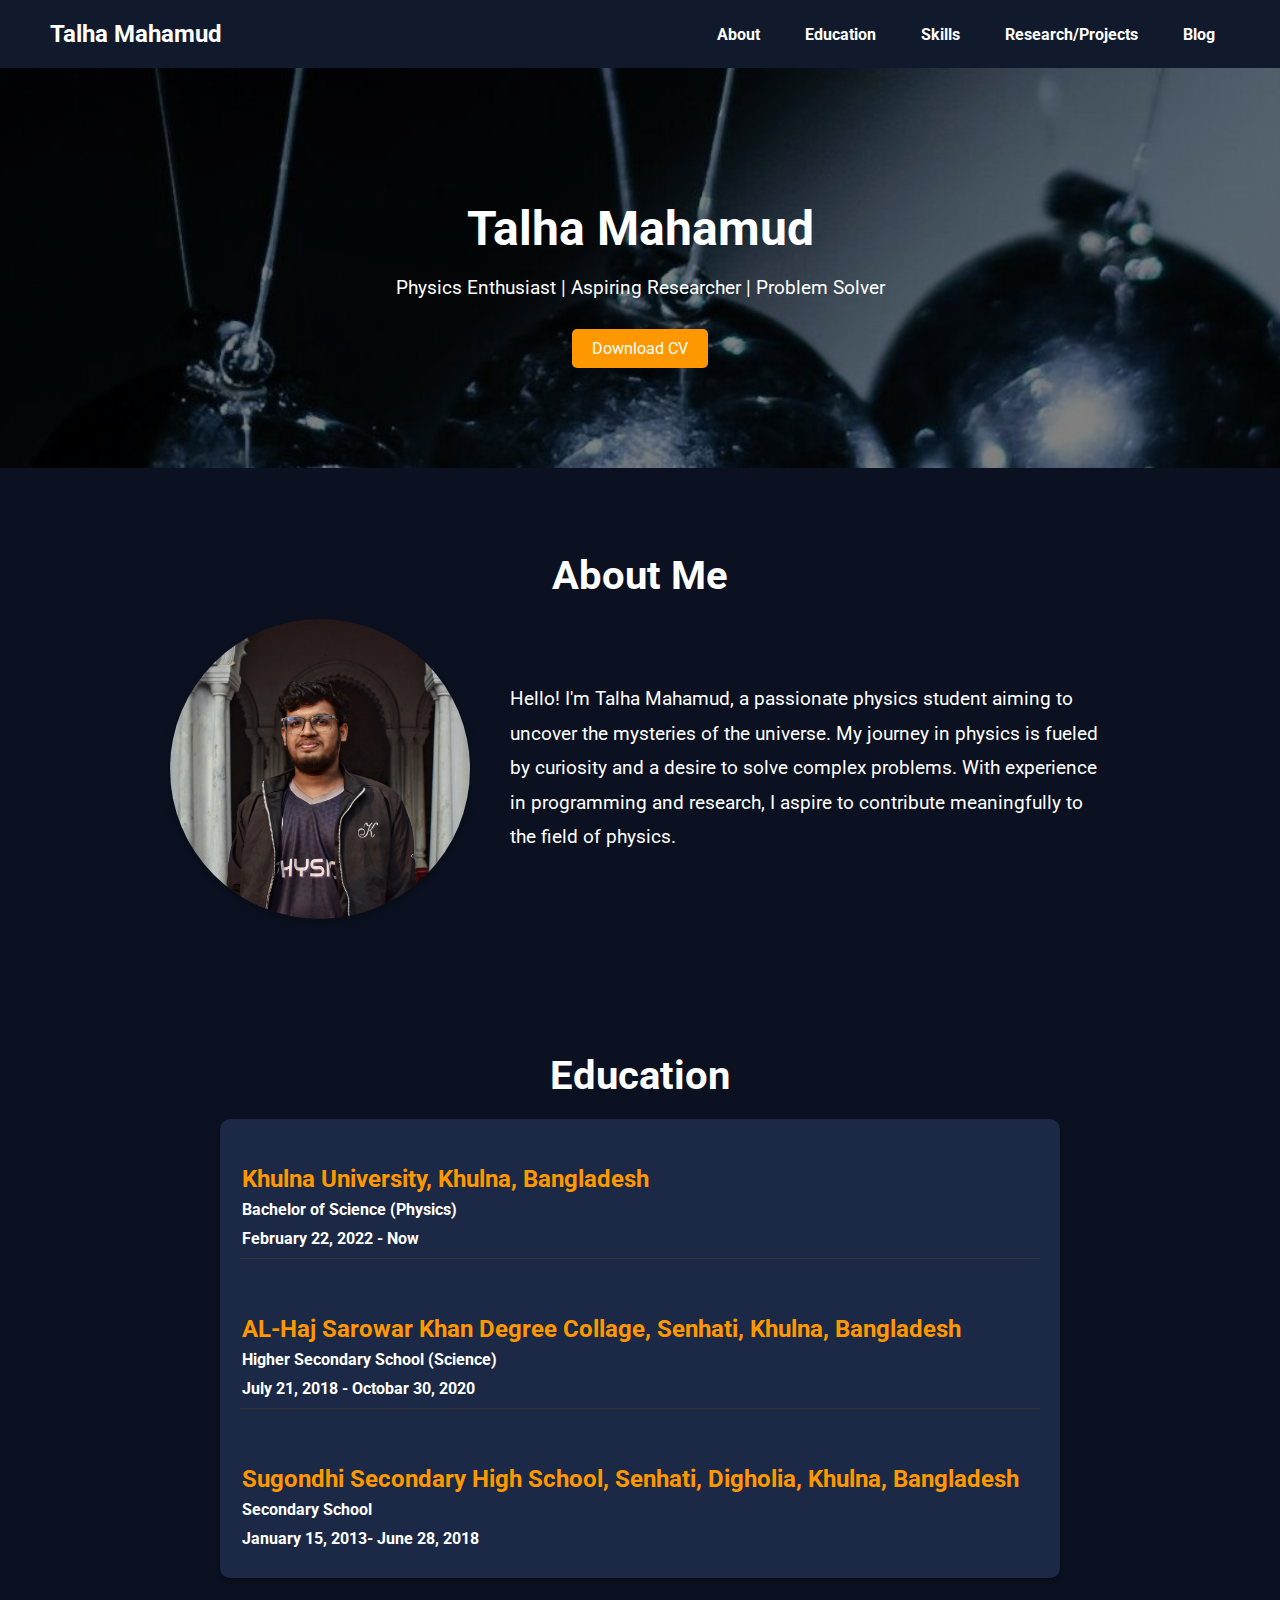
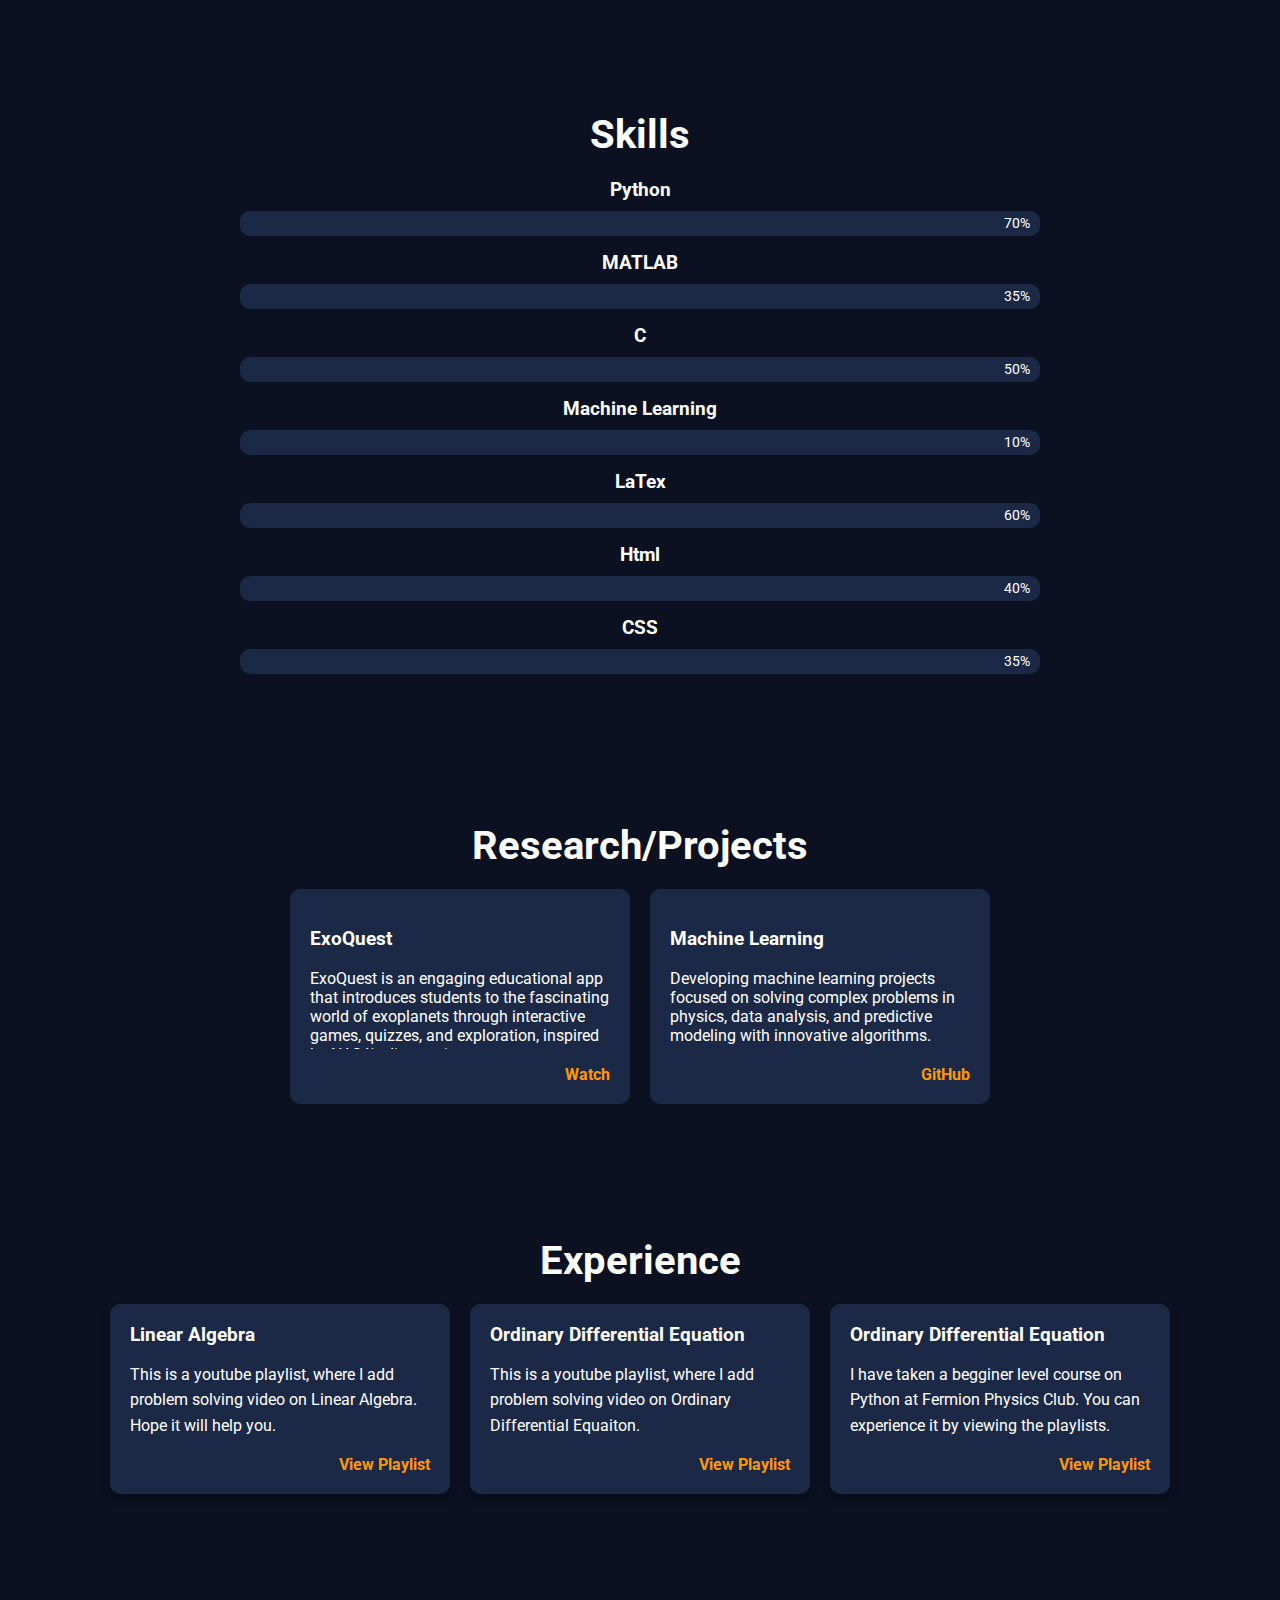
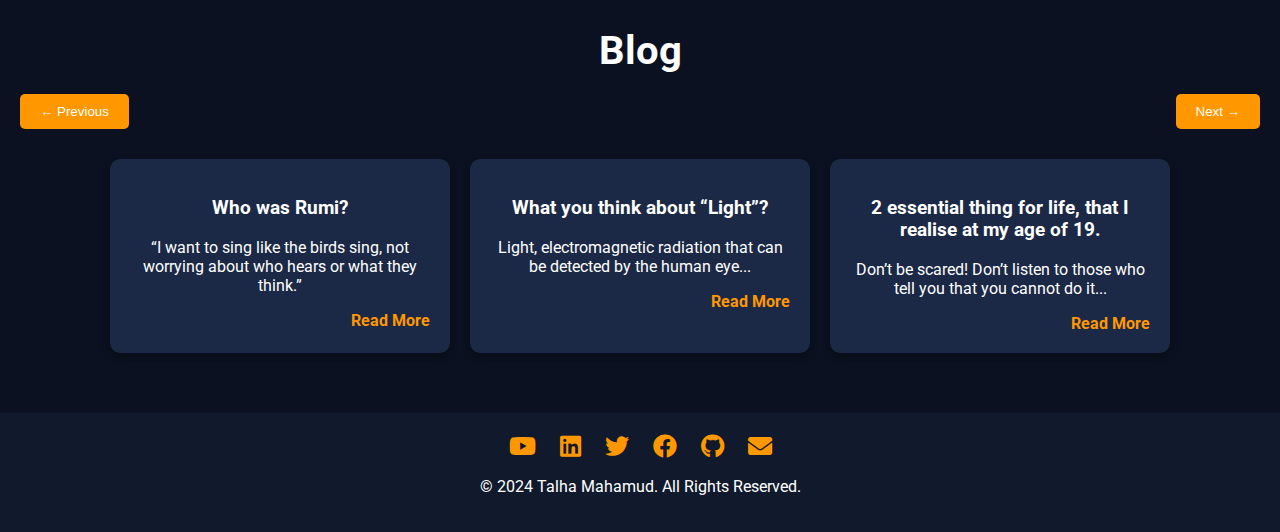
==== index.html @ 648013ea "pdf update" ====
<!DOCTYPE html>
<html lang="en">

<head>
    <meta charset="UTF-8">
    <meta name="viewport" content="width=device-width, initial-scale=1.0">
    <title>Talha Mahamud - Physics Portfolio</title>
    <link href="https://fonts.googleapis.com/css2?family=Roboto:wght@400;700&display=swap" rel="stylesheet">
    <link rel="stylesheet" href="https://cdnjs.cloudflare.com/ajax/libs/font-awesome/5.15.4/css/all.min.css">
   <link rel="stylesheet" href="styles.css">
</head>

<body>
    <header>
        <h1>Talha Mahamud</h1>
        <i class="fas fa-bars menu-toggle"></i>
        <nav class="menu">
            <a href="#about">About</a>
            <a href="#education">Education</a>
            <a href="#skills">Skills</a>
            <a href="#projects">Research/Projects</a>
            <!-- <a href="#research">Research</a> -->
            <a href="#blog">Blog</a>
        </nav>
    </header>

    <section class="hero">
        <h1>Talha Mahamud</h1>
        <p>Physics Enthusiast | Aspiring Researcher | Problem Solver</p>
        <a href="/Talha_Mahamud_s_CV.pdf" download="Talha_Mahamud_s_CV.pdf">Download CV</a>
        <!-- <a href="#contact">Contact Me</a> -->
    </section>

    <section id="about" class="section">
        <h2>About Me</h2>
        <div class="about-container">
            <img src="my-image.jpeg" alt="Profile Picture">
            <div class="about-text">
                <p>Hello! I'm Talha Mahamud, a passionate physics student aiming to uncover the mysteries of the
                    universe. My journey in physics is fueled by curiosity and a desire to solve complex problems. With
                    experience in programming and research, I aspire to contribute meaningfully to the field of physics.
                </p>
            </div>
        </div>
    </section>

    <section id="education" class="section">
        <h2>Education</h2>
        <div class="education-timeline">
            <div class="education-item">
                <h3>Khulna University, Khulna, Bangladesh</h3>
                <p><strong>Bachelor of Science (Physics) </strong></p>
                <p><strong>February 22, 2022 - Now </strong></p>
            </div>
            <div class="education-item">
                <h3>AL-Haj Sarowar Khan Degree Collage, Senhati, Khulna, Bangladesh</h3>
                <p><strong>Higher Secondary School (Science) </strong></p>
                <p><strong>July 21, 2018 - Octobar 30, 2020 </strong></p>
            </div>
            <div class="education-item">
                <h3>Sugondhi Secondary High School, Senhati, Digholia, Khulna, Bangladesh</h3>
                <p><strong>Secondary School </strong></p>
                <p><strong>January 15, 2013- June 28, 2018 </strong></p>
            </div>
        </div>
    </section>

    <section id="skills" class="section">
        <h2>Skills</h2>
        <div class="skills">
            <div class="skill-bar">
                <h3>Python</h3>
                <div class="skill-bar-container" style="--fill-percent: 70%;">
                    <div class="skill-bar-fill"></div>
                    <span class="skill-percentage">70%</span>
                </div>
            </div>
            <div class="skill-bar">
                <h3>MATLAB</h3>
                <div class="skill-bar-container" style="--fill-percent: 35%;">
                    <div class="skill-bar-fill"></div>
                    <span class="skill-percentage">35%</span>
                </div>
            </div>
            <div class="skill-bar">
                <h3>C</h3>
                <div class="skill-bar-container" style="--fill-percent: 50%;">
                    <div class="skill-bar-fill"></div>
                    <span class="skill-percentage">50%</span>
                </div>
            </div>
            <div class="skill-bar">
                <h3>Machine Learning</h3>
                <div class="skill-bar-container" style="--fill-percent: 10%;">
                    <div class="skill-bar-fill"></div>
                    <span class="skill-percentage">10%</span>
                </div>
            </div>
            <div class="skill-bar">
                <h3>LaTex</h3>
                <div class="skill-bar-container" style="--fill-percent: 60%;">
                    <div class="skill-bar-fill"></div>
                    <span class="skill-percentage">60%</span>
                </div>
            </div>
            <div class="skill-bar">
                <h3>Html</h3>
                <div class="skill-bar-container" style="--fill-percent: 40%;">
                    <div class="skill-bar-fill"></div>
                    <span class="skill-percentage">40%</span>
                </div>
            </div>
            <div class="skill-bar">
                <h3>CSS</h3>
                <div class="skill-bar-container" style="--fill-percent: 35%;">
                    <div class="skill-bar-fill"></div>
                    <span class="skill-percentage">35%</span>
                </div>
            </div>
        </div>
    </section>

    <section id="projects" class="section">
        <h2>Research/Projects</h2>
        <div class="projects-container">
            <div class="card">
                <h3>ExoQuest</h3>
                <p>ExoQuest is an engaging educational app that introduces students to the fascinating world of exoplanets through interactive games, quizzes, and exploration, inspired by NASA's discoveries.</p>
                <a href="https://youtu.be/KstHalciXNw" class="read-more">Watch</a>
            </div>
            <div class="card">
                <h3>Machine Learning</h3>
                <p>Developing machine learning projects focused on solving complex problems in physics, data analysis, and predictive modeling with innovative algorithms.</p>
                <a href="https://github.com/talhamahamud/ML-Model" class="read-more">GitHub</a>
            </div>
        </div>
    </section>

    <!-- <section id="research" class="section">
        <h2>Research</h2>
        <div class="research">
            <div class="card">
                <h3>Research 1</h3>
                <p>A comprehensive explanation of the research focus and its implications.</p>
                <a href="#" class="read-more">Read More</a>
            </div>
            <div class="card">
                <h3>Research 2</h3>
                <p>A synopsis of significant findings and their relevance to the field of physics.</p>
                <a href="#" class="read-more">Read More</a>
            </div>
        </div>
    </section> -->

    <section id="experience" class="section">
        <h2>Experience</h2>
        <div class="experience-container">
            <div class="experience-card">
                <h3>Linear Algebra</h3>
                <p>This is a youtube playlist, where I add problem solving video on Linear Algebra. Hope it will help you.</p>
                <a href="https://www.youtube.com/playlist?list=PLBITHx-077SlkaqsyAdaxGPBSjSGH4E_O" target="_blank" class="read-more">View Playlist</a>
            </div>
            <div class="experience-card">
                <h3>Ordinary Differential Equation</h3>
                <p>This is a youtube playlist, where I add problem solving video on Ordinary Differential Equaiton.</p>
                <a href="https://www.youtube.com/playlist?list=PLBITHx-077SmoOaNao5djszTz5uf6-5kW" target="_blank" class="read-more">View Playlist</a>
            </div>
            <div class="experience-card">
                <h3>Ordinary Differential Equation</h3>
                <p>I have taken a begginer level course on Python at Fermion Physics Club. You can experience it by viewing the playlists.
                </p>
                <a href="https://www.youtube.com/playlist?list=PLQwh6OKe4ernIpNKXUuEl3kE0QBG17zu6" target="_blank" class="read-more">View Playlist</a>
            </div>
        </div>
    </section>

    <section id="blog" class="section">
        <h2>Blog</h2>
        <div class="blog-navigation">
            <button class="blog-nav-button" id="prev">← Previous</button>
            <button class="blog-nav-button" id="next">Next →</button>
        </div>
        <div class="blog-container">
            <div class="blog-card">
                <h3>Who was Rumi?</h3>
                <p>“I want to sing like the birds sing, not worrying about who hears or what they think.”</p>
                <a href="https://medium.com/@iamtalhamahamud/who-was-rumi-4cdf8fffe031" class="read-more">Read More</a>
            </div>
            <div class="blog-card">
                <h3>What you think about “Light”?</h3>
                <p>Light, electromagnetic radiation that can be detected by the human eye...</p>
                <a href="#" class="read-more">Read More</a>
            </div>
            <div class="blog-card">
                <h3>2 essential thing for life, that I realise at my age of 19.</h3>
                <p>Don’t be scared! Don’t listen to those who tell you that you cannot do it...</p>
                <a href="#" class="read-more">Read More</a>
            </div>
        </div>
    </section>

    <footer>
        <div class="icons">
            <a href="https://www.linkedin.com/in/talha-mahamud" target="_blank"><i class="fab fa-youtube"></i></a>
            <a href="https://www.linkedin.com/in/talha-mahamud" target="_blank"><i class="fab fa-linkedin"></i></a>
            <a href="https://www.linkedin.com/in/talha-mahamud" target="_blank"><i class="fab fa-twitter"></i></a>
            <a href="https://www.linkedin.com/in/talha-mahamud" target="_blank"><i class="fab fa-facebook"></i></a>
            <a href="https://github.com/talhamahamud" target="_blank"><i class="fab fa-github"></i></a>
            <a href="mailto:iamtalhamahamud@gmail.com"><i class="fas fa-envelope"></i></a>
        </div>
        <p>&copy; 2024 Talha Mahamud. All Rights Reserved.</p>
    </footer>

    <script>
        const prevButton = document.getElementById('prev');
        const nextButton = document.getElementById('next');
        const blogContainer = document.querySelector('.blog-container');

        prevButton.addEventListener('click', () => {
            blogContainer.scrollBy({ left: -300, behavior: 'smooth' });
        });

        nextButton.addEventListener('click', () => {
            blogContainer.scrollBy({ left: 300, behavior: 'smooth' });
        });
    </script>
</body>

</html>
---- styles.css ----
body {
    margin: 0;
    font-family: 'Roboto', sans-serif;
    background-color: #0b1121;
    color: #ffffff;
    overflow-x: hidden;
}

header {
    display: flex;
    justify-content: space-between;
    align-items: center;
    padding: 20px 50px;
    background-color: #111a2c;
    position: relative;
}

header h1 {
    margin: 0;
    font-size: 1.5rem;
}

nav {
    display: flex;
    gap: 15px;
}

nav a {
    color: #ffffff;
    text-decoration: none;
    margin: 0 15px;
    font-weight: bold;
    transition: color 0.3s ease;
}

nav a:hover {
    color: #ff9800;
}

.menu-toggle {
    display: none;
    font-size: 1.5rem;
    color: #ffffff;
    cursor: pointer;
}

.menu {
    display: flex;
}

@media (max-width: 768px) {
    nav {
        display: none;
        flex-direction: column;
        background-color: #111a2c;
        position: absolute;
        top: 100%;
        right: 0;
        width: 100%;
        padding: 10px 0;
        border-top: 1px solid #333;
    }

    nav a {
        margin: 10px;
    }

    nav.active {
        display: flex;
    }

    .menu-toggle {
        display: block;
    }

    .menu {
        flex-direction: column;
        align-items: flex-end;
    }
}

.hero {
    text-align: center;
    padding: 100px 20px;
    background: url('main-image.jpg') no-repeat center center/cover;
    position: relative;
}

.hero::before {
    content: '';
    position: absolute;
    top: 0;
    left: 0;
    width: 100%;
    height: 100%;
    background: rgba(0, 0, 0, 0.5);
    z-index: 1;
}

.hero h1,
.hero p,
.hero a {
    position: relative;
    z-index: 2;
}

.hero h1 {
    font-size: 3rem;
    margin-bottom: 10px;
}

.hero p {
    font-size: 1.2rem;
    margin-bottom: 30px;
}

.hero a {
    display: inline-block;
    padding: 10px 20px;
    margin: 0 10px;
    background-color: #ff9800;
    color: #ffffff;
    text-decoration: none;
    border-radius: 5px;
}

.section {
    padding: 50px 20px;
    text-align: center;
}

.section h2 {
    font-size: 2.5rem;
    margin-bottom: 20px;
}

.about-container {
    display: flex;
    flex-wrap: wrap;
    justify-content: center;
    align-items: center;
    gap: 40px;
}

.about-container img {
    max-width: 300px;
    border-radius: 50%;
    box-shadow: 0 4px 8px rgba(0, 0, 0, 0.3);
}

.about-text {
    max-width: 600px;
    text-align: left;
}

.about-text p {
    font-size: 1.2rem;
    line-height: 1.8;
}

.skills {
    max-width: 800px;
    margin: 0 auto;
}

.skill-bar {
    margin: 15px 0;
}

.skill-bar h3 {
    margin: 0 0 10px;
    font-size: 1.2rem;
}

.skill-bar-container {
    background-color: #1c2946;
    border-radius: 10px;
    overflow: hidden;
    position: relative;
}

.skill-bar-fill {
    background-color: #ff9800;
    height: 25px;
    width: 0;
    border-radius: 10px;
    animation: fillBar 2s ease-out forwards;
}

.skill-percentage {
    position: absolute;
    top: 0;
    right: 10px;
    font-size: 0.9rem;
    color: #ffffff;
    line-height: 25px;
}

@keyframes fillBar {
    0% {
        width: 0;
    }

    100% {
        width: var(--fill-percent);
    }
}

.experiences-container {
    display: flex;
    justify-content: center;
    padding: 20px;
}

.playlist-frame {
    width: 100%;
    max-width: 800px;
    height: 450px;
    border: none;
    border-radius: 10px;
    box-shadow: 0 4px 8px rgba(0, 0, 0, 0.3);
}

@media (max-width: 768px) {
    .playlist-frame {
        height: 300px;
    }
}


.projects-container,
.research {
    display: flex;
    flex-wrap: wrap;
    justify-content: center;
    gap: 20px;
}

.card {
    background-color: #1c2946;
    padding: 20px;
    border-radius: 10px;
    width: 300px;
    text-align: left;
    position: relative;
}

.card p {
    height: 80px;
    overflow: hidden;
}

.read-more {
    display: block;
    margin-top: 10px;
    color: #ff9800;
    text-decoration: none;
    font-weight: bold;
    text-align: right;
}

.blog-container {
    display: flex;
    gap: 20px;
    overflow-x: scroll;
    padding: 10px;
    justify-content: center;
}

.blog-card {
    background-color: #1c2946;
    padding: 20px;
    border-radius: 10px;
    width: 300px;
    box-shadow: 0 4px 8px rgba(0, 0, 0, 0.3);
    flex-shrink: 0;
}

.blog-navigation {
    display: flex;
    justify-content: space-between;
    margin: 20px 0;
}

.blog-nav-button {
    background-color: #ff9800;
    border: none;
    color: white;
    padding: 10px 20px;
    cursor: pointer;
    border-radius: 5px;
}

footer {
    background-color: #111a2c;
    padding: 20px 50px;
    text-align: center;
    color: #ffffff;
}

footer .icons a {
    margin: 0 10px;
    color: #ff9800;
    text-decoration: none;
    font-size: 1.5rem;
}

footer .icons a:hover {
    color: #ffffff;
}

@media (max-width: 768px) {
    .hero h1 {
        font-size: 2rem;
    }

    .hero p {
        font-size: 1rem;
    }

    .projects-container,
    .research {
        flex-direction: column;
    }

    .card {
        width: 100%;
    }
}

.experience-container {
    display: flex;
    flex-wrap: wrap;
    justify-content: center;
    gap: 20px;
}

.experience-card {
    background-color: #1c2946;
    padding: 20px;
    border-radius: 10px;
    width: 300px;
    text-align: left;
    box-shadow: 0 4px 8px rgba(0, 0, 0, 0.3);
}

.experience-card h3 {
    margin: 0 0 10px;
}

.experience-card p {
    font-size: 1rem;
    line-height: 1.6;
}


.education-timeline {
    display: flex;
    flex-direction: column;
    gap: 30px;
    padding: 20px;
    text-align: left;
    background-color: #1c2946;
    border-radius: 10px;
    margin: 0 auto;
    max-width: 800px;
    box-shadow: 0 4px 8px rgba(0, 0, 0, 0.3);
}

.education-item {
    padding: 2px;
    border-bottom: 1px solid #333;
    /* text-align: center; */
}

.education-item:last-child {
    border-bottom: none;
}

.education-item h3 {
    margin-bottom: 1px;
    color: #ff9800;
    font-size: 1.5rem;
}

.education-item p {
    margin: 5px 0;
    font-size: 1rem;
    line-height: 1.5;
}



/* Responsive Design */
@media (max-width: 768px) {
    .education-timeline {
        padding: 10px;
    }

    .education-item h3 {
        font-size: 1.3rem;
    }

    .education-item p {
        font-size: 0.9rem;
    }
}
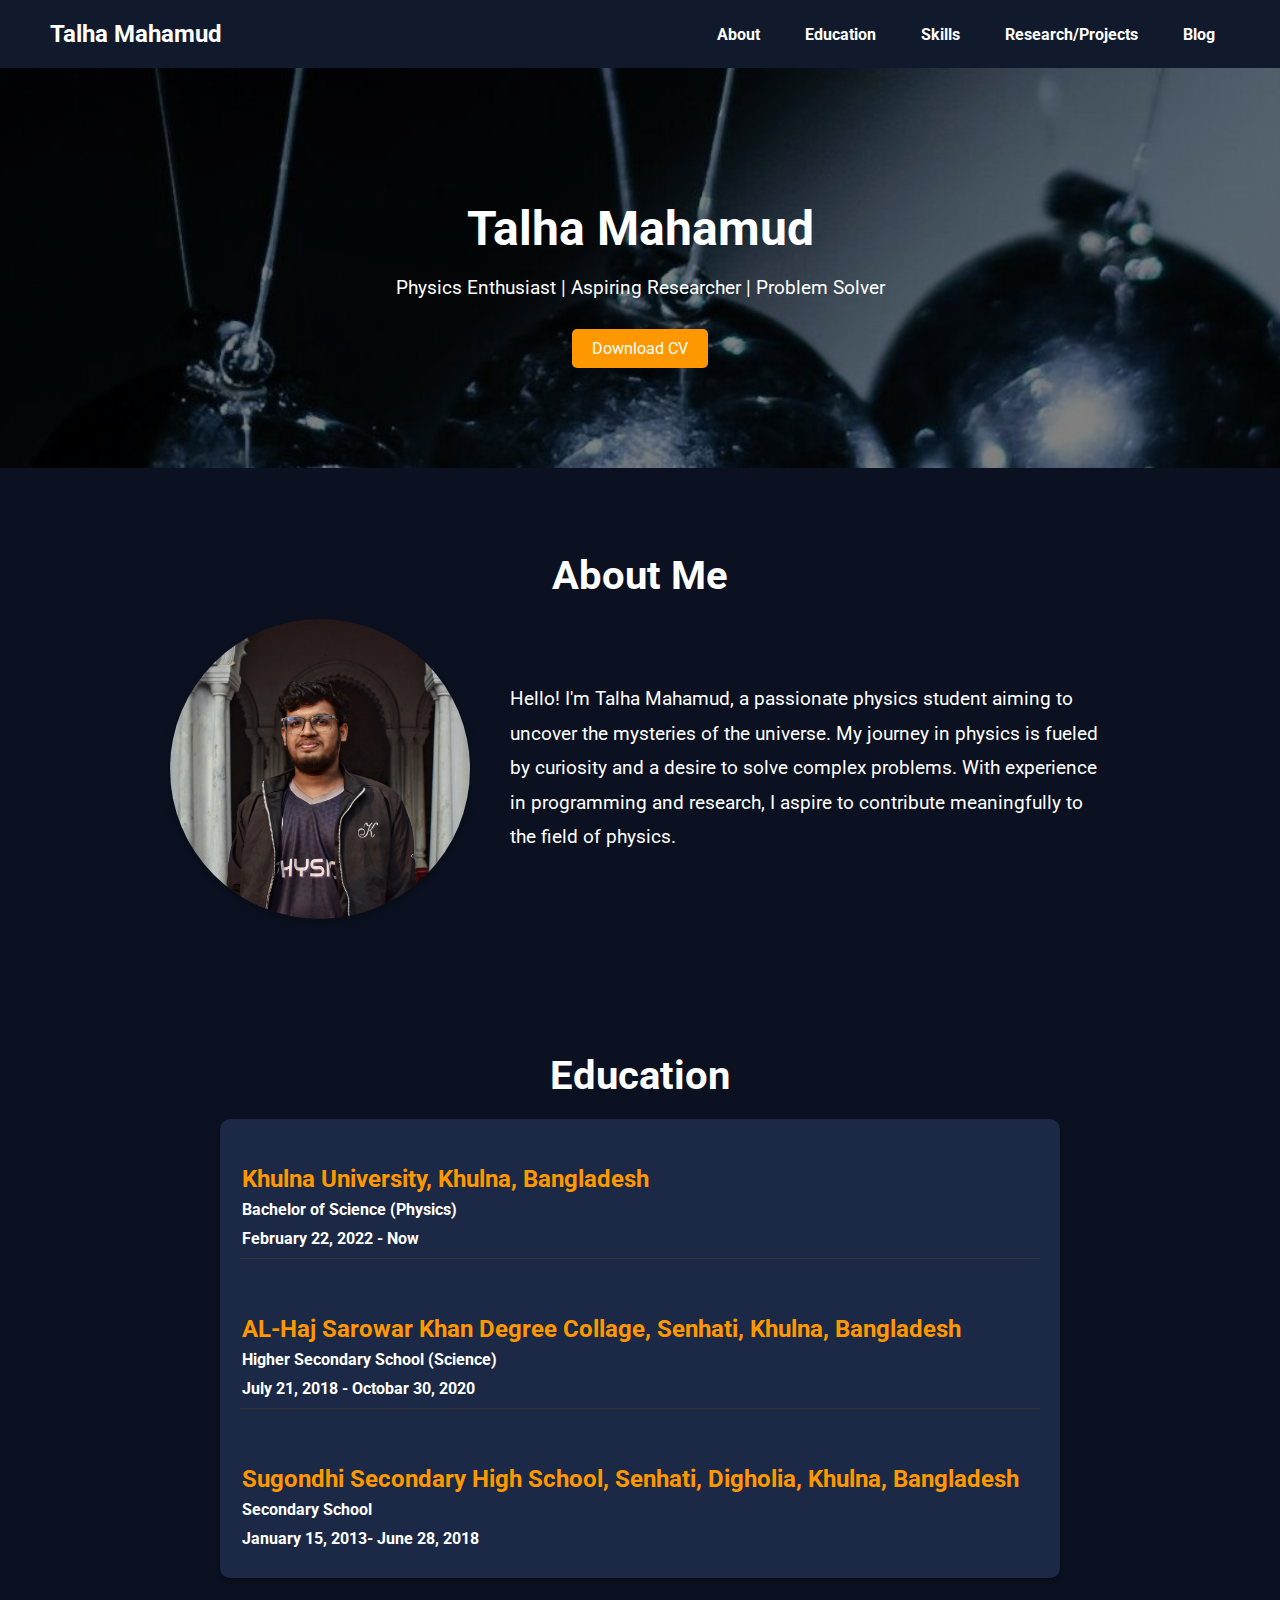
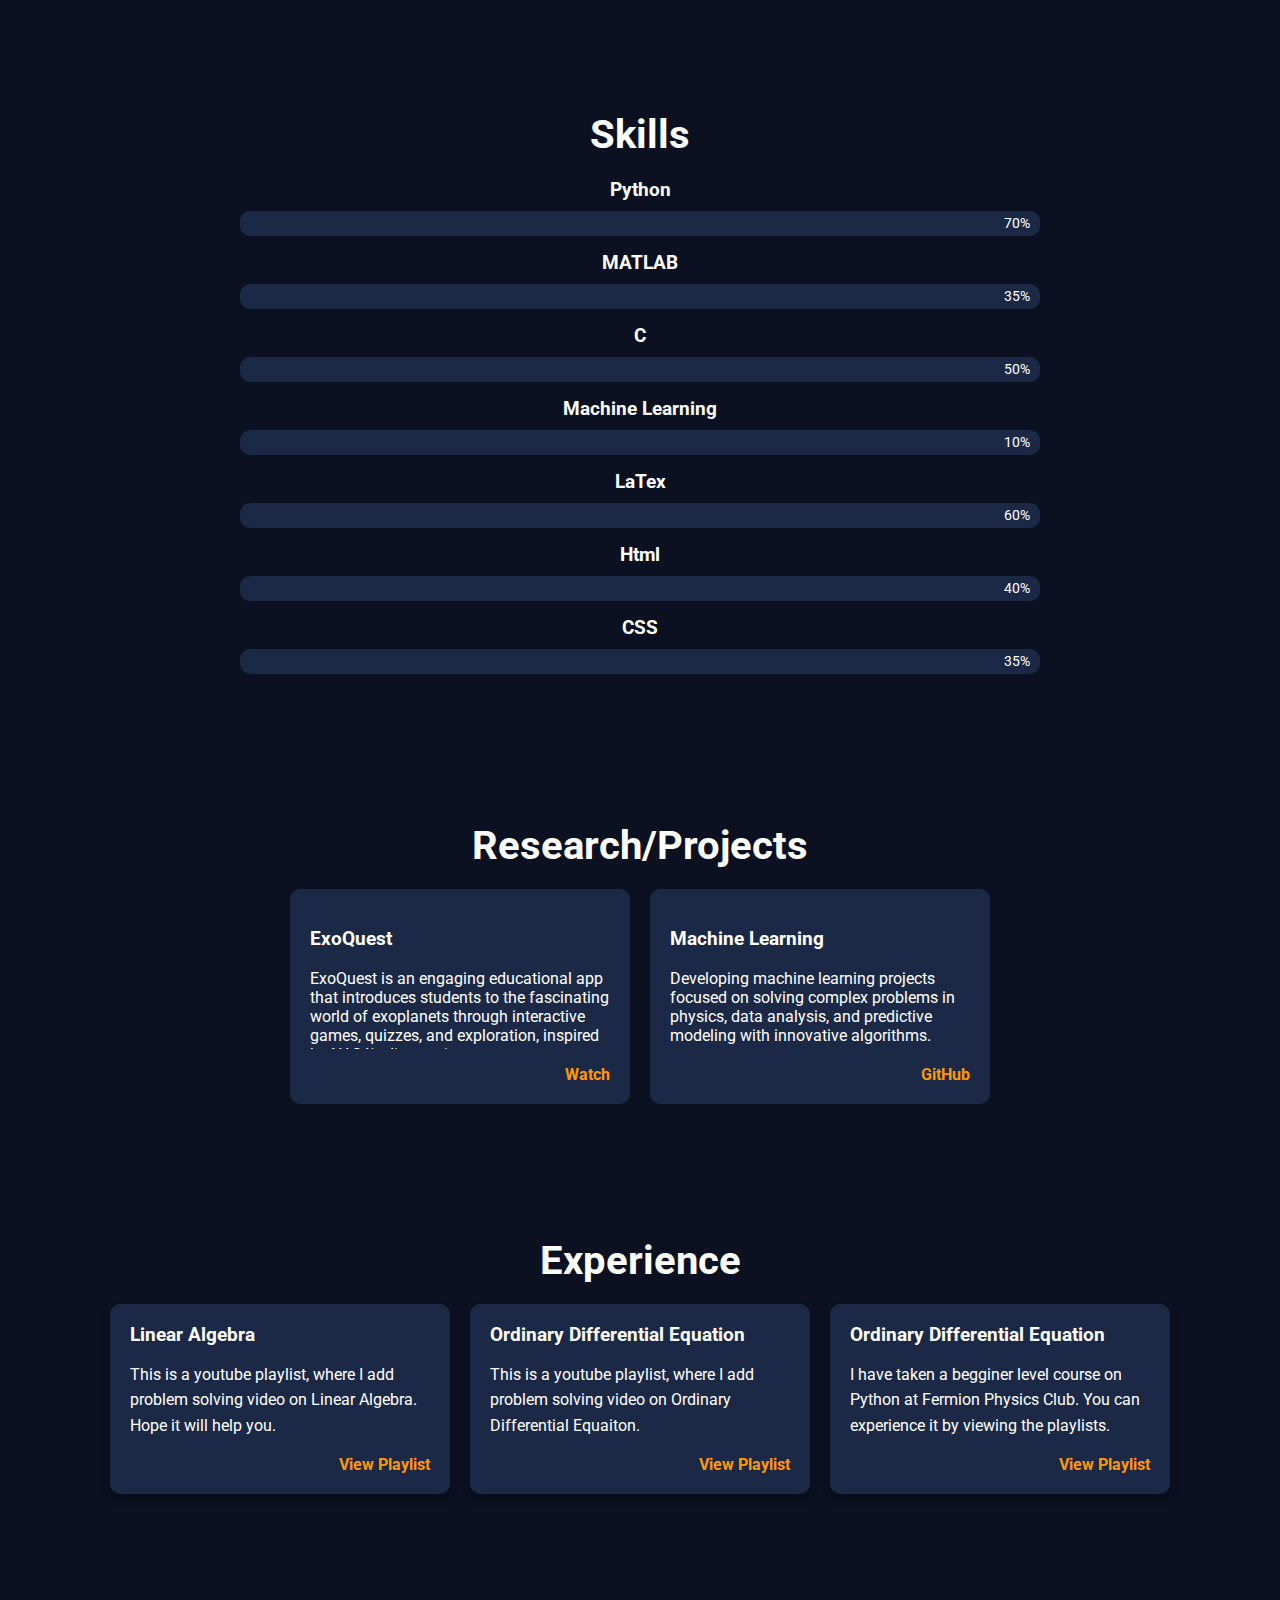
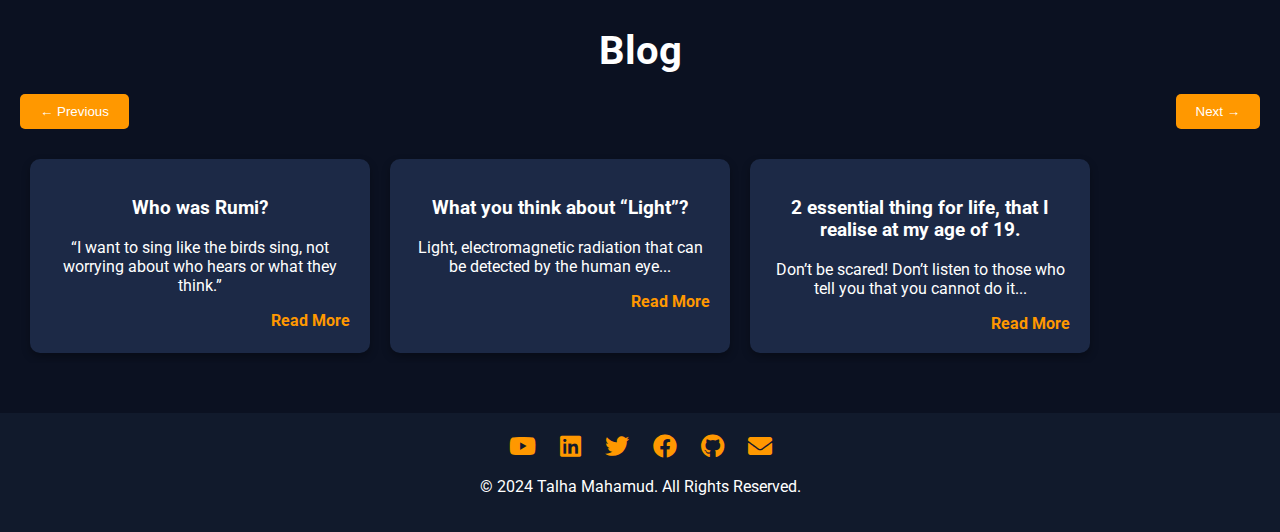
==== commit cf0dba66: "download link" ====
--- a/index.html
+++ b/index.html
@@ -27,7 +27,7 @@
     <section class="hero">
         <h1>Talha Mahamud</h1>
         <p>Physics Enthusiast | Aspiring Researcher | Problem Solver</p>
-        <a href="/Talha_Mahamud_s_CV.pdf" download="Talha_Mahamud_s_CV.pdf">Download CV</a>
+        <a href="https://drive.google.com/uc?export=download&id=10DB_WNg4q0VDH5mqWLKgJokJvtrxTjK1">Download CV</a>
         <!-- <a href="#contact">Contact Me</a> -->
     </section>
 
--- a/styles.css
+++ b/styles.css
@@ -264,7 +264,7 @@
     gap: 20px;
     overflow-x: scroll;
     padding: 10px;
-    justify-content: center;
+    /* justify-content: center; */
 }
 
 .blog-card {
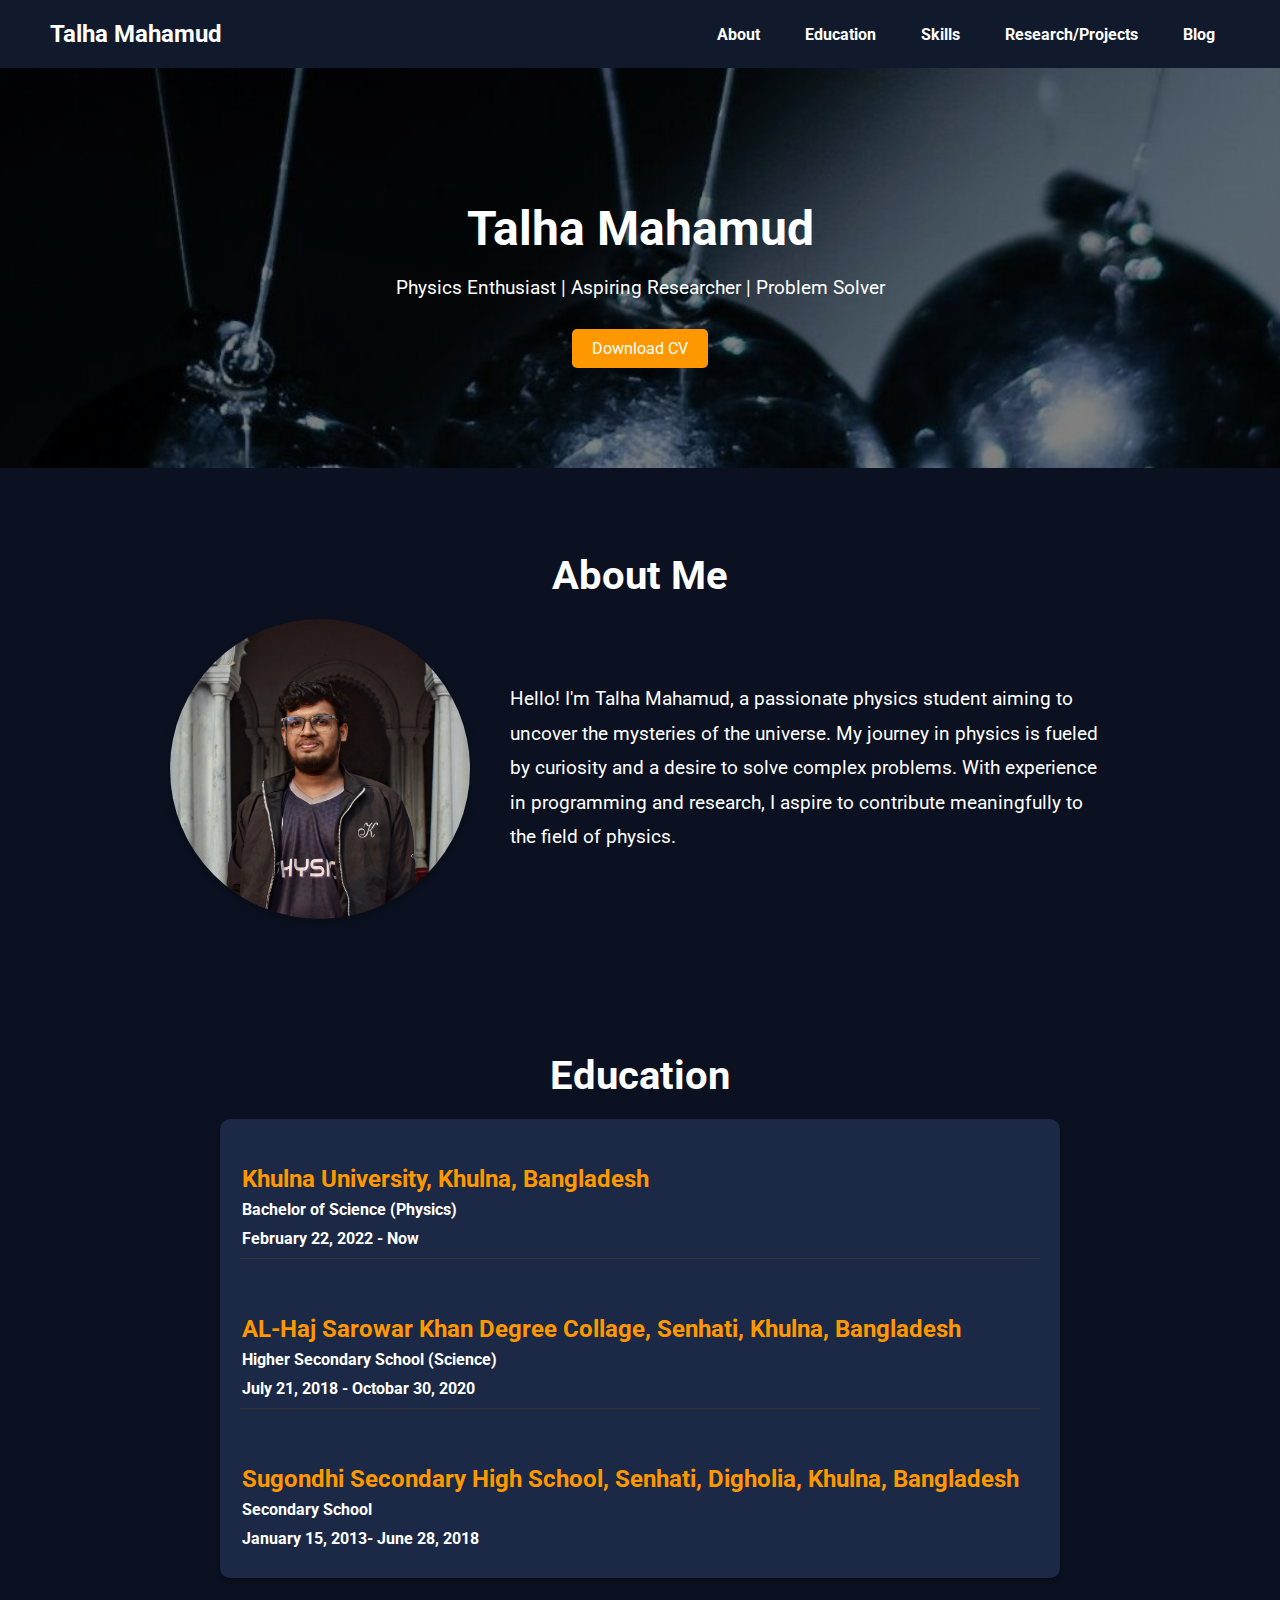
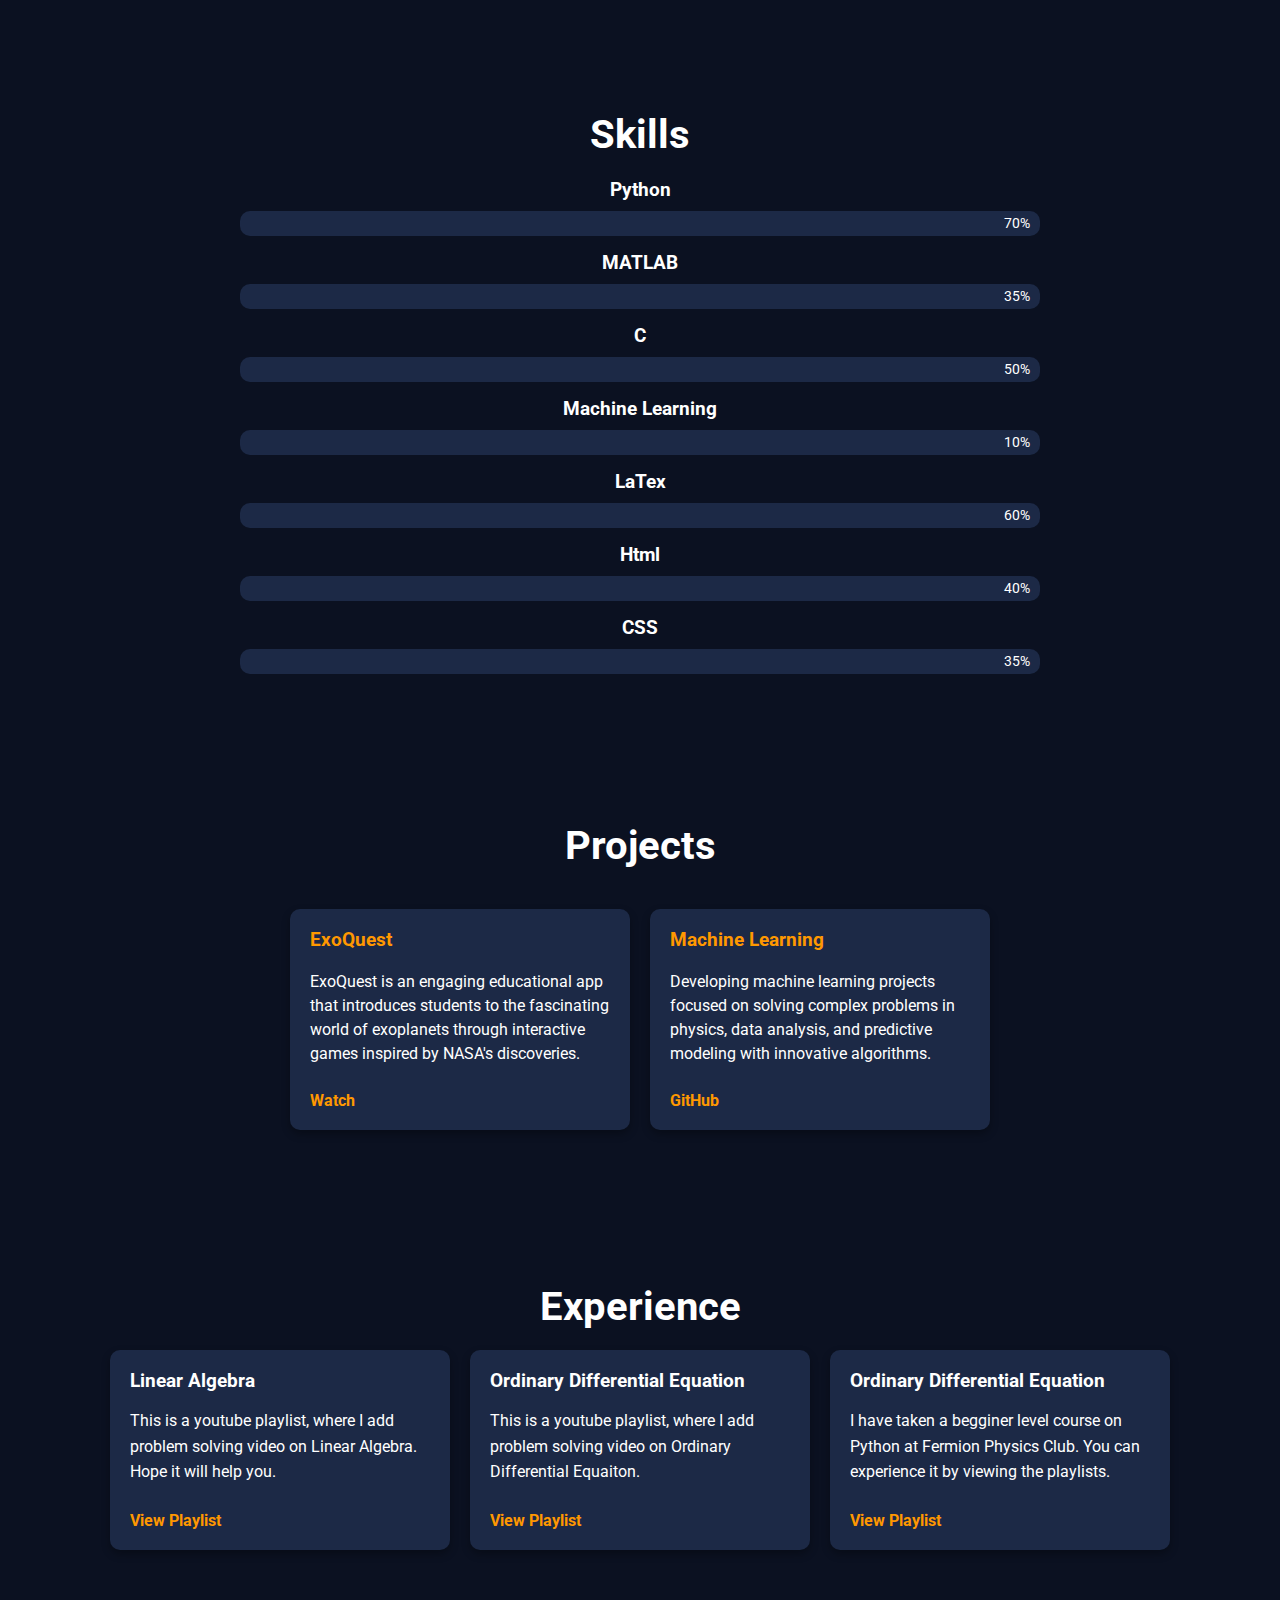
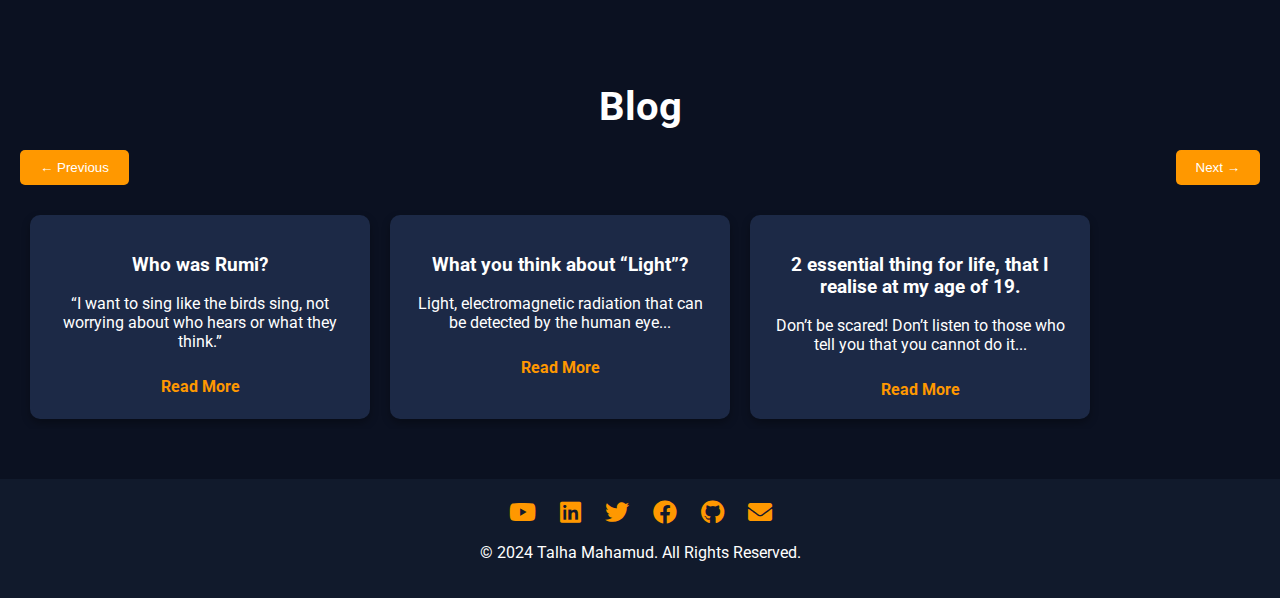
==== commit 5b86956a: "responsive" ====
--- a/index.html
+++ b/index.html
@@ -7,7 +7,7 @@
     <title>Talha Mahamud - Physics Portfolio</title>
     <link href="https://fonts.googleapis.com/css2?family=Roboto:wght@400;700&display=swap" rel="stylesheet">
     <link rel="stylesheet" href="https://cdnjs.cloudflare.com/ajax/libs/font-awesome/5.15.4/css/all.min.css">
-   <link rel="stylesheet" href="styles.css">
+    <link rel="stylesheet" href="styles.css">
 </head>
 
 <body>
@@ -27,7 +27,8 @@
     <section class="hero">
         <h1>Talha Mahamud</h1>
         <p>Physics Enthusiast | Aspiring Researcher | Problem Solver</p>
-        <a href="https://drive.google.com/uc?export=download&id=10DB_WNg4q0VDH5mqWLKgJokJvtrxTjK1">Download CV</a>
+        <a href="https://drive.google.com/uc?export=download&id=10DB_WNg4q0VDH5mqWLKgJokJvtrxTjK1"
+            target="_blank">Download CV</a>
         <!-- <a href="#contact">Contact Me</a> -->
     </section>
 
@@ -121,20 +122,27 @@
     </section>
 
     <section id="projects" class="section">
-        <h2>Research/Projects</h2>
+        <h2>Projects</h2>
         <div class="projects-container">
-            <div class="card">
+            <div class="project-card">
                 <h3>ExoQuest</h3>
-                <p>ExoQuest is an engaging educational app that introduces students to the fascinating world of exoplanets through interactive games, quizzes, and exploration, inspired by NASA's discoveries.</p>
-                <a href="https://youtu.be/KstHalciXNw" class="read-more">Watch</a>
-            </div>
-            <div class="card">
+                <p>ExoQuest is an engaging educational app that introduces students to the fascinating world of exoplanets through interactive games inspired by NASA's discoveries.</p>
+                <a href="https://youtu.be/KstHalciXNw?si=z4jy-X8icbBP1oHW" class="read-more">Watch</a>
+            </div>
+            <div class="project-card">
                 <h3>Machine Learning</h3>
-                <p>Developing machine learning projects focused on solving complex problems in physics, data analysis, and predictive modeling with innovative algorithms.</p>
+                <p>
+                    Developing machine learning projects focused on solving complex problems in physics, data analysis, and predictive modeling with innovative algorithms.</p>
                 <a href="https://github.com/talhamahamud/ML-Model" class="read-more">GitHub</a>
             </div>
-        </div>
-    </section>
+            <!-- <div class="project-card">
+                <h3>Project 3</h3>
+                <p>Development of an educational app for exoplanet exploration, featuring interactive modules...</p>
+                <a href="#" class="read-more">Read More</a>
+            </div> -->
+        </div>
+    </section>
+
 
     <!-- <section id="research" class="section">
         <h2>Research</h2>
@@ -157,19 +165,24 @@
         <div class="experience-container">
             <div class="experience-card">
                 <h3>Linear Algebra</h3>
-                <p>This is a youtube playlist, where I add problem solving video on Linear Algebra. Hope it will help you.</p>
-                <a href="https://www.youtube.com/playlist?list=PLBITHx-077SlkaqsyAdaxGPBSjSGH4E_O" target="_blank" class="read-more">View Playlist</a>
+                <p>This is a youtube playlist, where I add problem solving video on Linear Algebra. Hope it will help
+                    you.</p>
+                <a href="https://www.youtube.com/playlist?list=PLBITHx-077SlkaqsyAdaxGPBSjSGH4E_O" target="_blank"
+                    class="read-more">View Playlist</a>
             </div>
             <div class="experience-card">
                 <h3>Ordinary Differential Equation</h3>
                 <p>This is a youtube playlist, where I add problem solving video on Ordinary Differential Equaiton.</p>
-                <a href="https://www.youtube.com/playlist?list=PLBITHx-077SmoOaNao5djszTz5uf6-5kW" target="_blank" class="read-more">View Playlist</a>
+                <a href="https://www.youtube.com/playlist?list=PLBITHx-077SmoOaNao5djszTz5uf6-5kW" target="_blank"
+                    class="read-more">View Playlist</a>
             </div>
             <div class="experience-card">
                 <h3>Ordinary Differential Equation</h3>
-                <p>I have taken a begginer level course on Python at Fermion Physics Club. You can experience it by viewing the playlists.
+                <p>I have taken a begginer level course on Python at Fermion Physics Club. You can experience it by
+                    viewing the playlists.
                 </p>
-                <a href="https://www.youtube.com/playlist?list=PLQwh6OKe4ernIpNKXUuEl3kE0QBG17zu6" target="_blank" class="read-more">View Playlist</a>
+                <a href="https://www.youtube.com/playlist?list=PLQwh6OKe4ernIpNKXUuEl3kE0QBG17zu6" target="_blank"
+                    class="read-more">View Playlist</a>
             </div>
         </div>
     </section>
--- a/styles.css
+++ b/styles.css
@@ -228,7 +228,6 @@
 }
 
 
-.projects-container,
 .research {
     display: flex;
     flex-wrap: wrap;
@@ -258,6 +257,69 @@
     font-weight: bold;
     text-align: right;
 }
+
+@media (max-width: 768px) {
+    .card {
+        width: 100%;
+    }
+}
+
+/* ------------------- project*/
+
+.projects-container {
+    display: flex;
+    flex-wrap: wrap;
+    justify-content: center;
+    gap: 20px;
+    padding: 20px;
+}
+
+.project-card {
+    background-color: #1c2946;
+    border-radius: 10px;
+    box-shadow: 0 4px 8px rgba(0, 0, 0, 0.3);
+    padding: 20px;
+    width: 300px;
+    text-align: left;
+    transition: transform 0.3s ease, box-shadow 0.3s ease;
+}
+
+.project-card:hover {
+    transform: translateY(-5px);
+    box-shadow: 0 8px 16px rgba(0, 0, 0, 0.5);
+}
+
+.project-card h3 {
+    margin-top: 0;
+    color: #ff9800;
+}
+
+.project-card p {
+    font-size: 1rem;
+    line-height: 1.5;
+    margin-bottom: 15px;
+}
+
+.read-more {
+    display: inline-block;
+    text-decoration: none;
+    color: #ff9800;
+    font-weight: bold;
+    transition: color 0.3s ease;
+}
+
+.read-more:hover {
+    color: #ffffff;
+}
+
+@media (max-width: 768px) {
+    .project-card {
+        width: 100%;
+    }
+}
+
+
+/* ------------------- project*/
 
 .blog-container {
     display: flex;
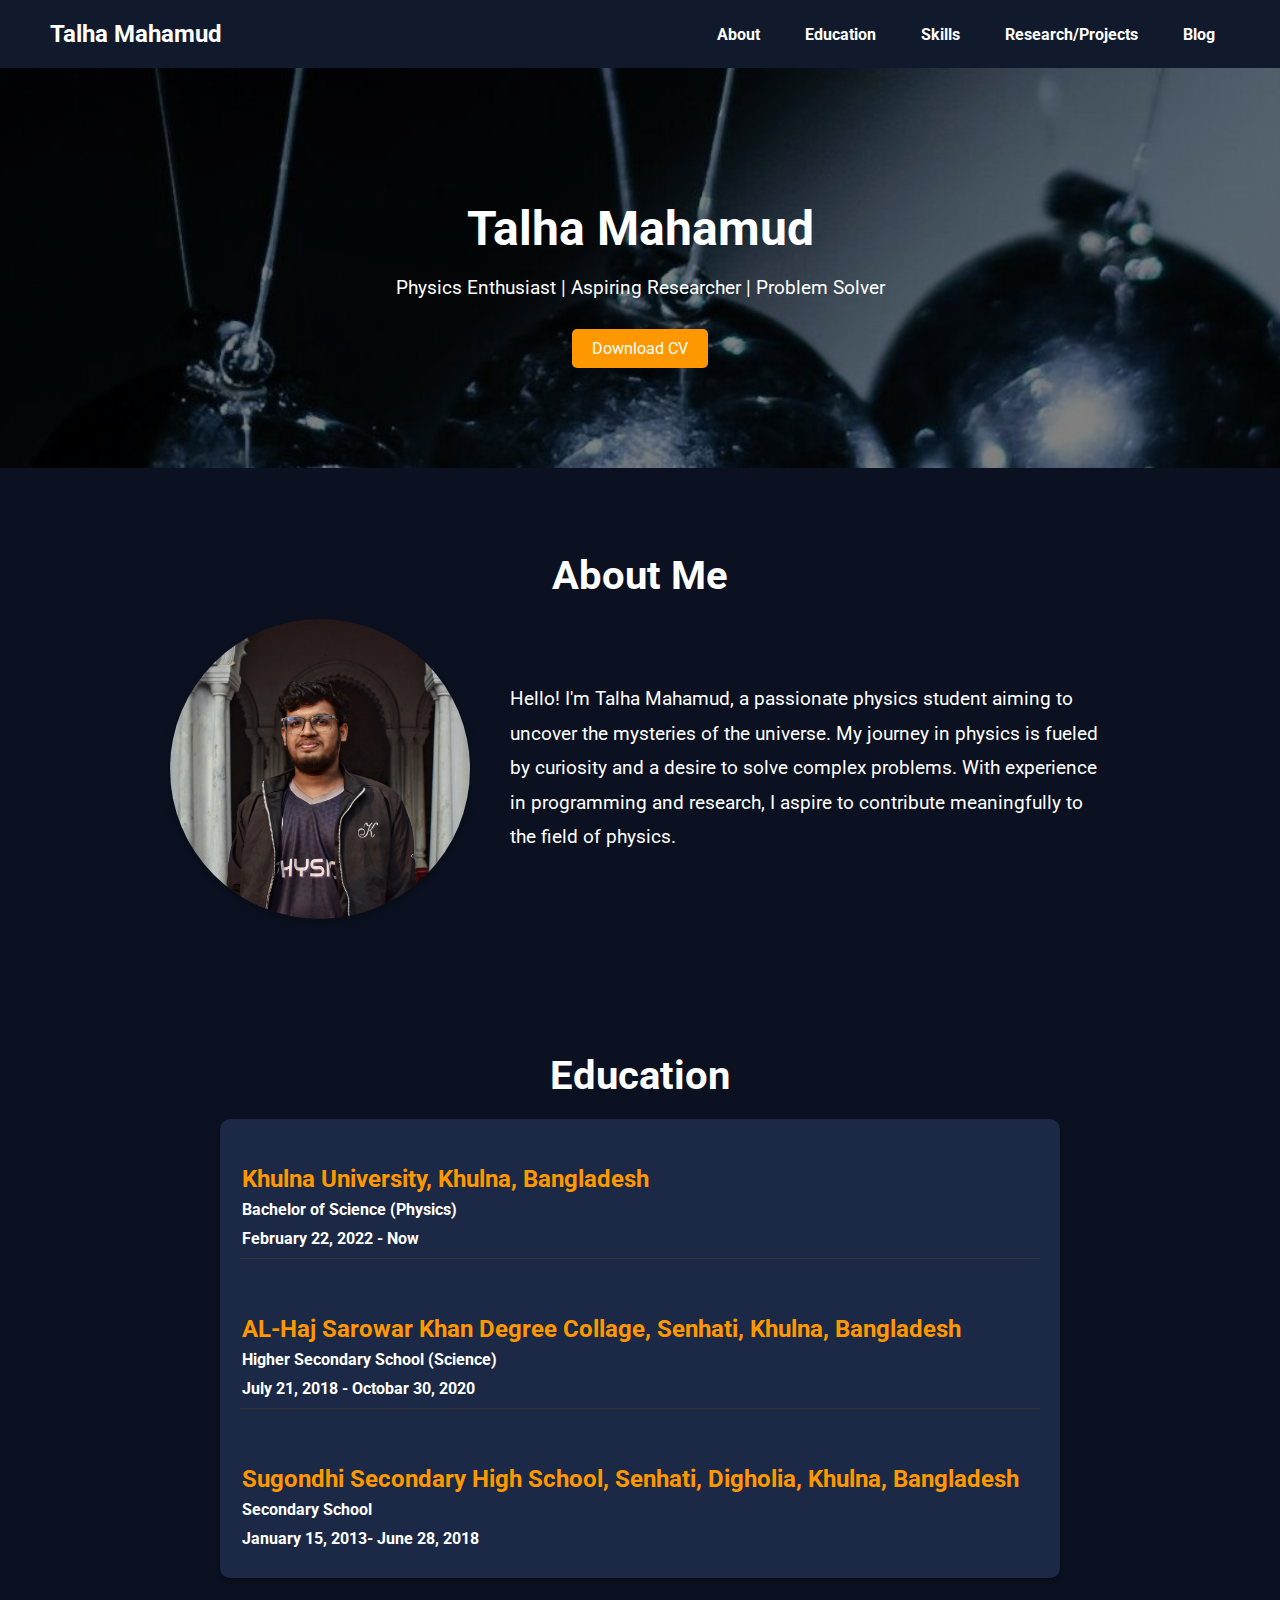
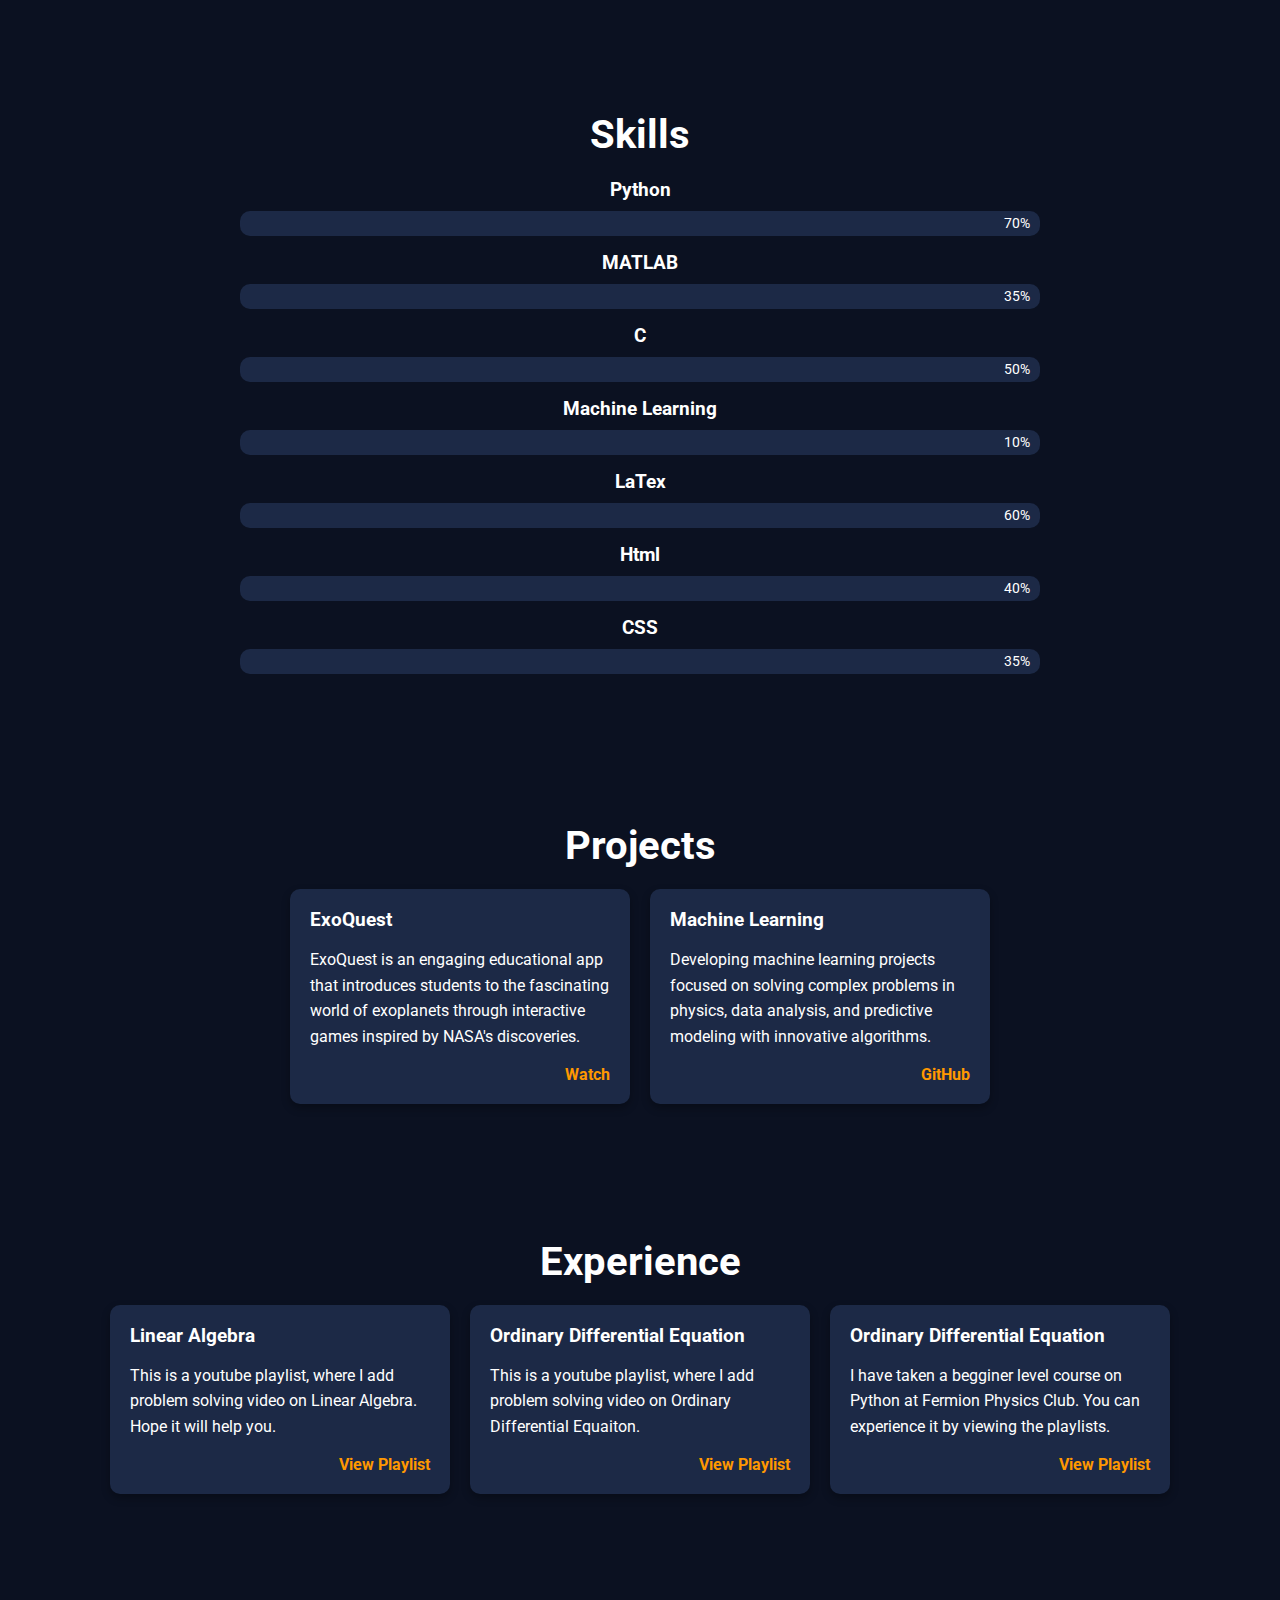
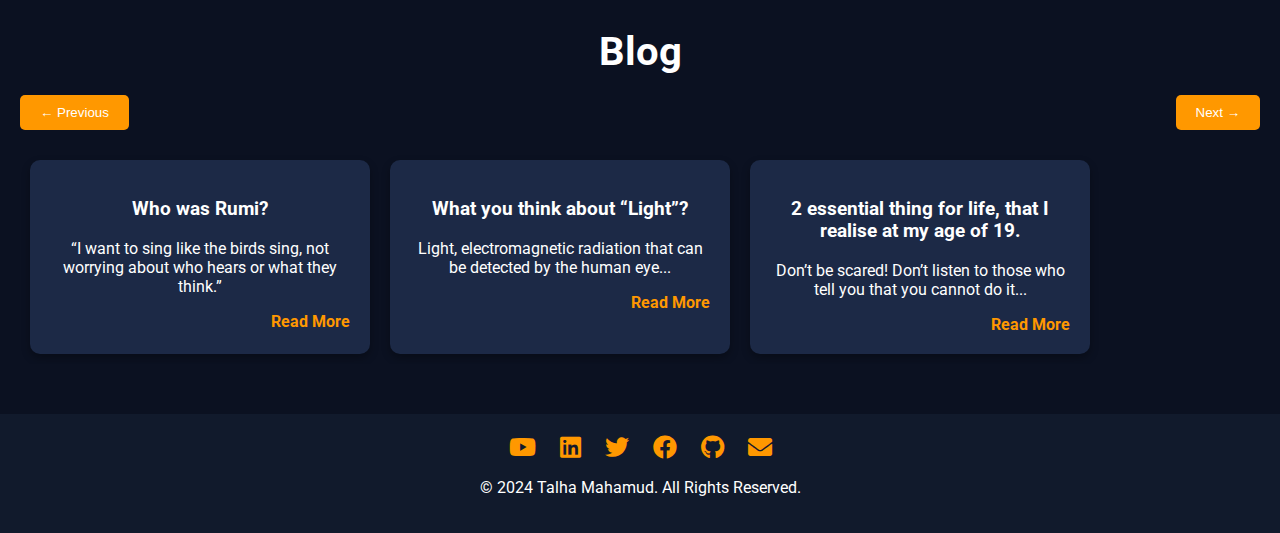
==== commit 9efc0e76: "something" ====
--- a/index.html
+++ b/index.html
@@ -121,15 +121,15 @@
         </div>
     </section>
 
-    <section id="projects" class="section">
+    <section id="experience" class="section">
         <h2>Projects</h2>
-        <div class="projects-container">
-            <div class="project-card">
+        <div class="experience-container">
+            <div class="experience-card">
                 <h3>ExoQuest</h3>
                 <p>ExoQuest is an engaging educational app that introduces students to the fascinating world of exoplanets through interactive games inspired by NASA's discoveries.</p>
                 <a href="https://youtu.be/KstHalciXNw?si=z4jy-X8icbBP1oHW" class="read-more">Watch</a>
             </div>
-            <div class="project-card">
+            <div class="experience-card">
                 <h3>Machine Learning</h3>
                 <p>
                     Developing machine learning projects focused on solving complex problems in physics, data analysis, and predictive modeling with innovative algorithms.</p>
--- a/styles.css
+++ b/styles.css
@@ -266,7 +266,7 @@
 
 /* ------------------- project*/
 
-.projects-container {
+/* .projects-container {
     display: flex;
     flex-wrap: wrap;
     justify-content: center;
@@ -315,8 +315,9 @@
 @media (max-width: 768px) {
     .project-card {
         width: 100%;
-    }
-}
+        margin-right: 1000px;
+    }
+} */
 
 
 /* ------------------- project*/
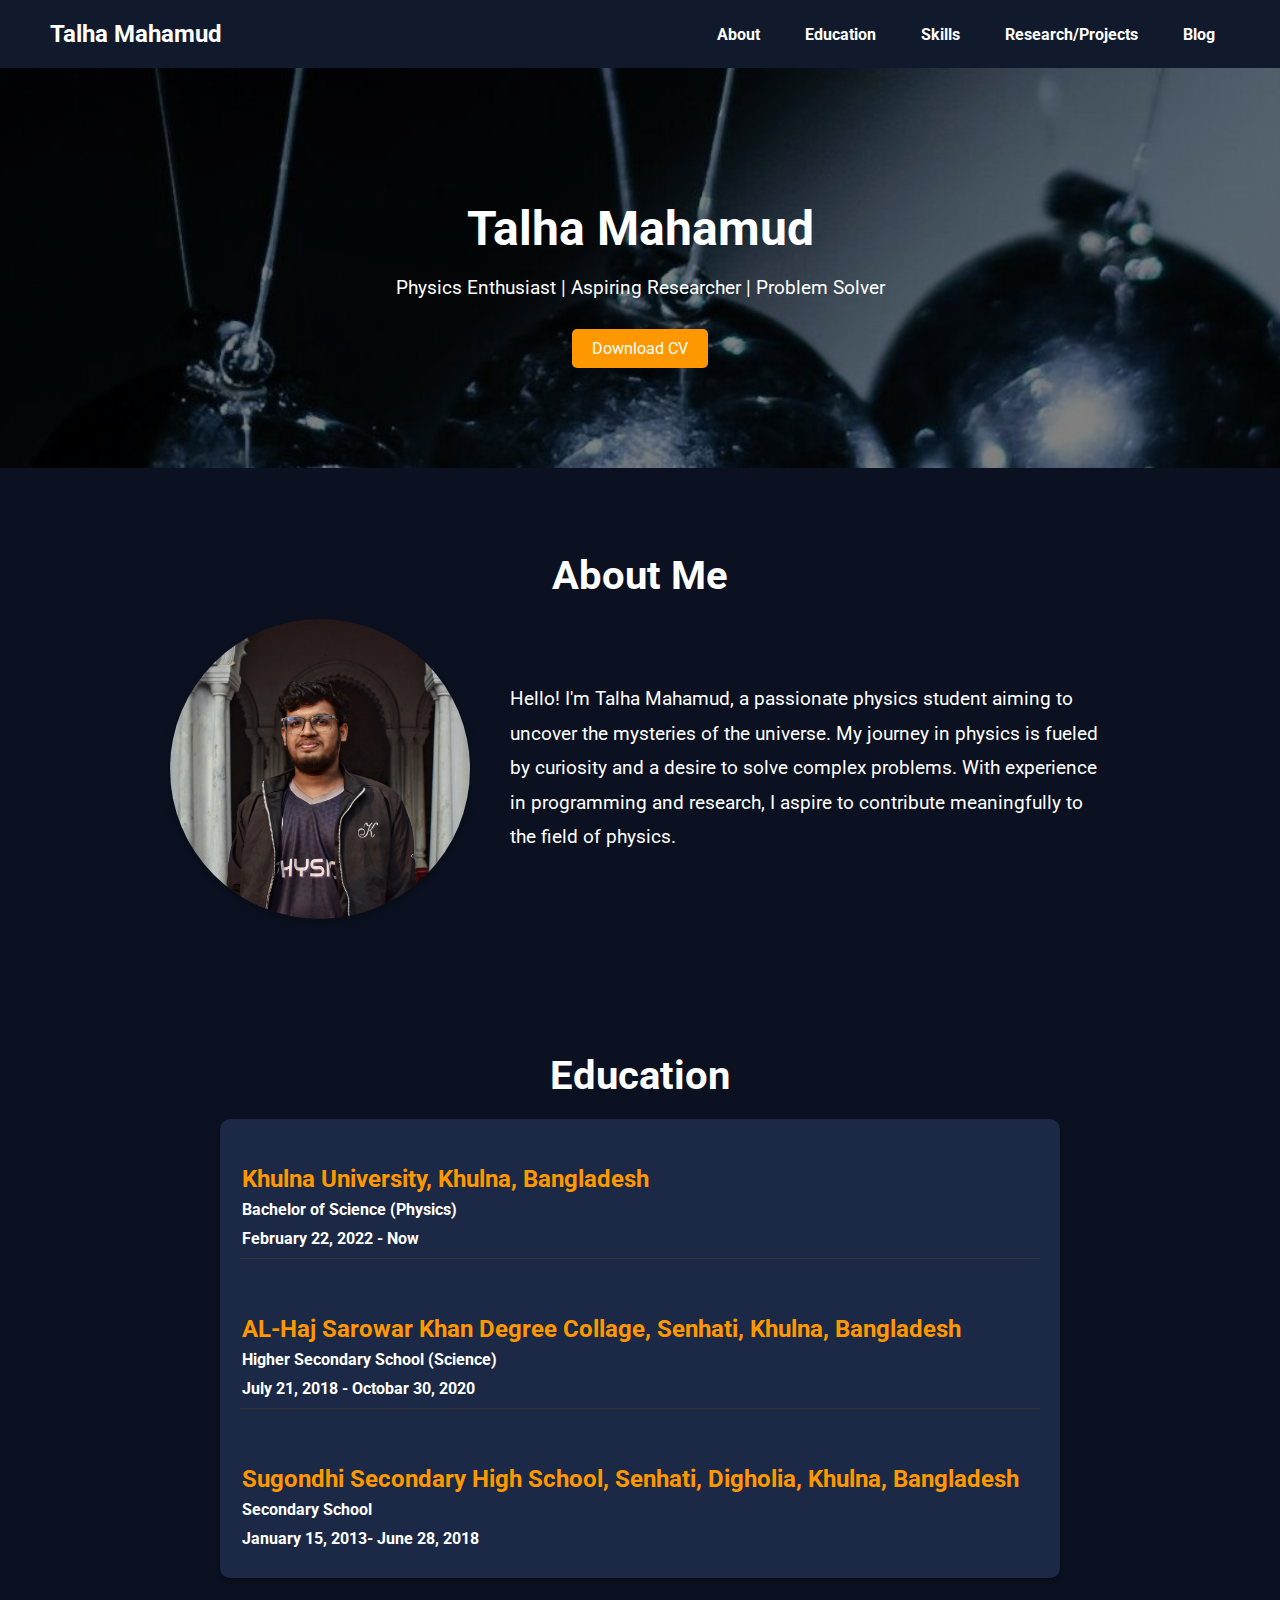
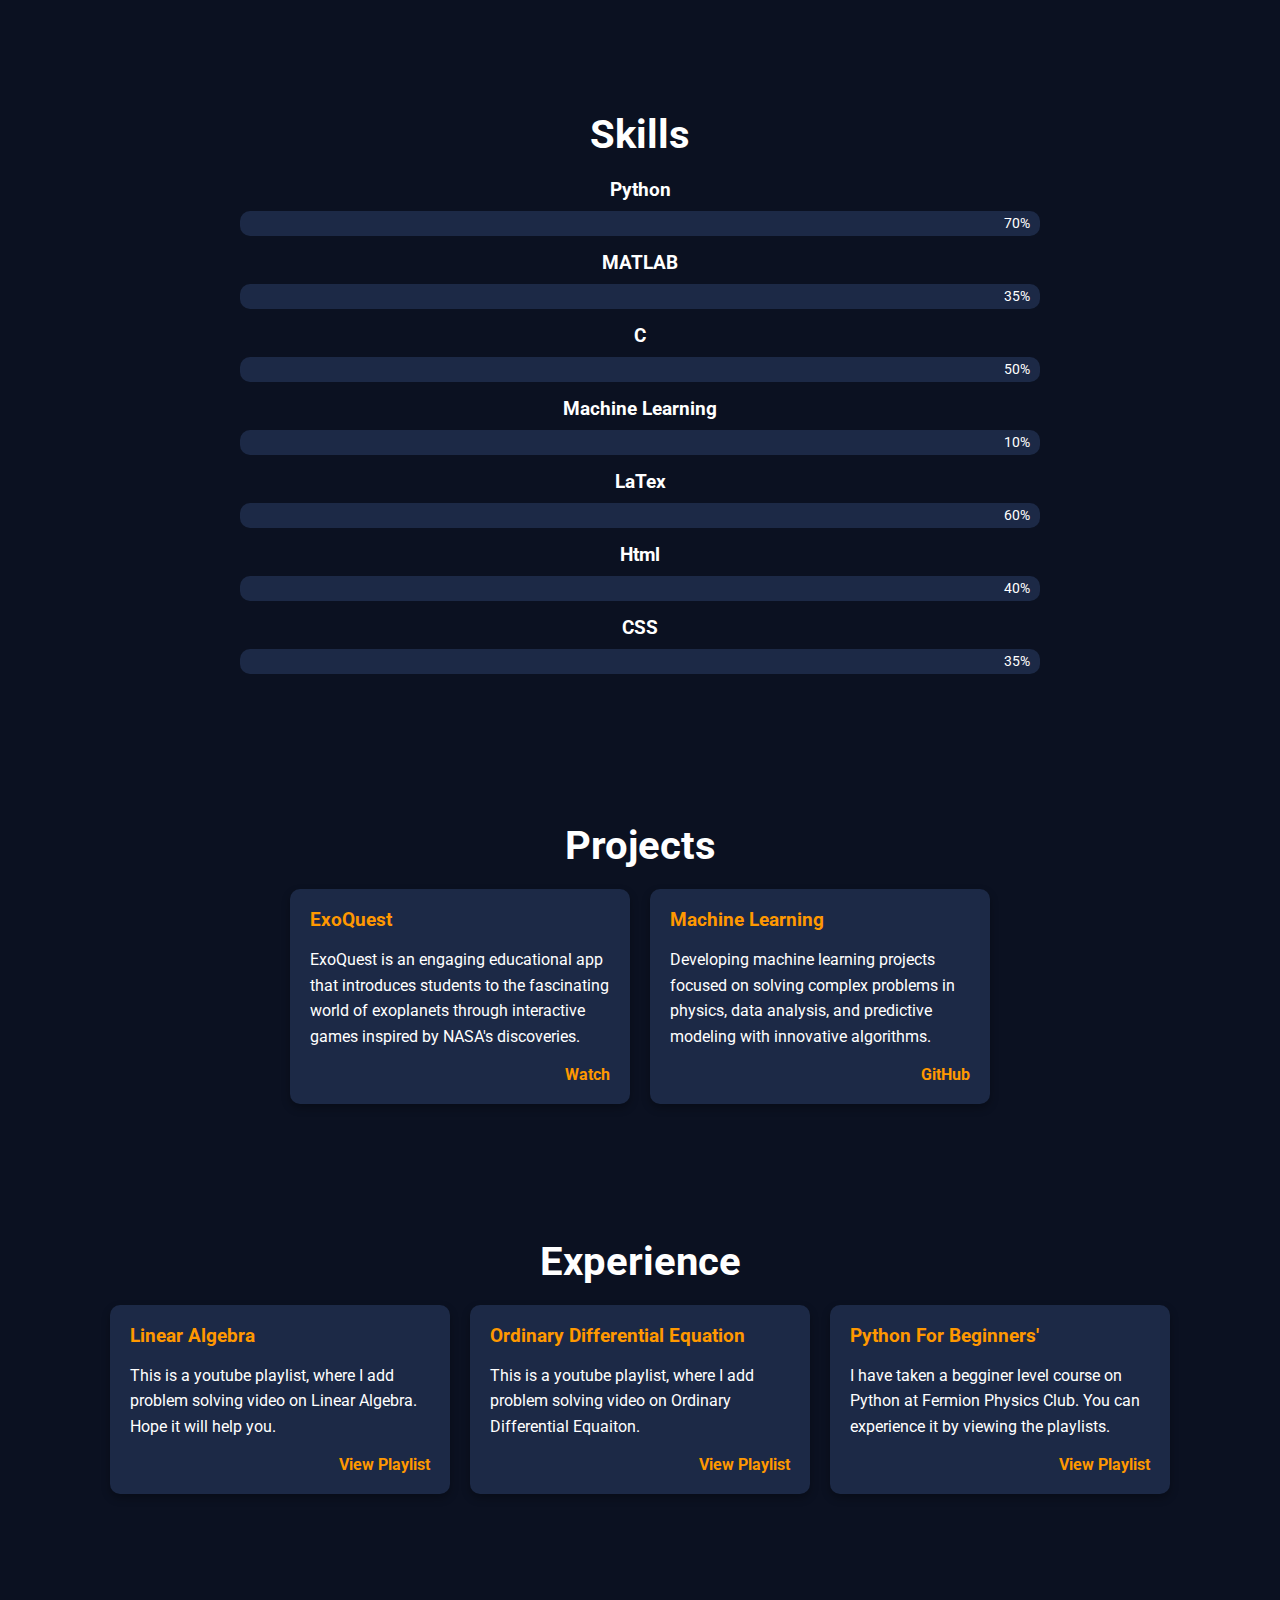
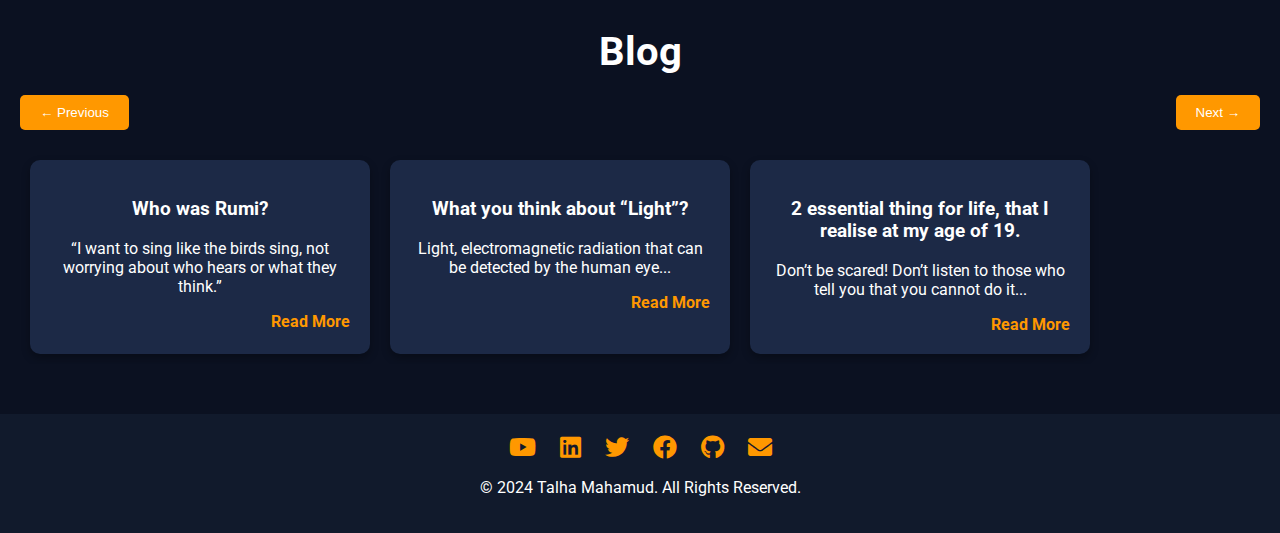
==== commit cfa5a849: "texr" ====
--- a/index.html
+++ b/index.html
@@ -177,7 +177,7 @@
                     class="read-more">View Playlist</a>
             </div>
             <div class="experience-card">
-                <h3>Ordinary Differential Equation</h3>
+                <h3>Python For Beginners'</h3>
                 <p>I have taken a begginer level course on Python at Fermion Physics Club. You can experience it by
                     viewing the playlists.
                 </p>
--- a/styles.css
+++ b/styles.css
@@ -409,6 +409,7 @@
 
 .experience-card h3 {
     margin: 0 0 10px;
+    color: #ff9800;
 }
 
 .experience-card p {
